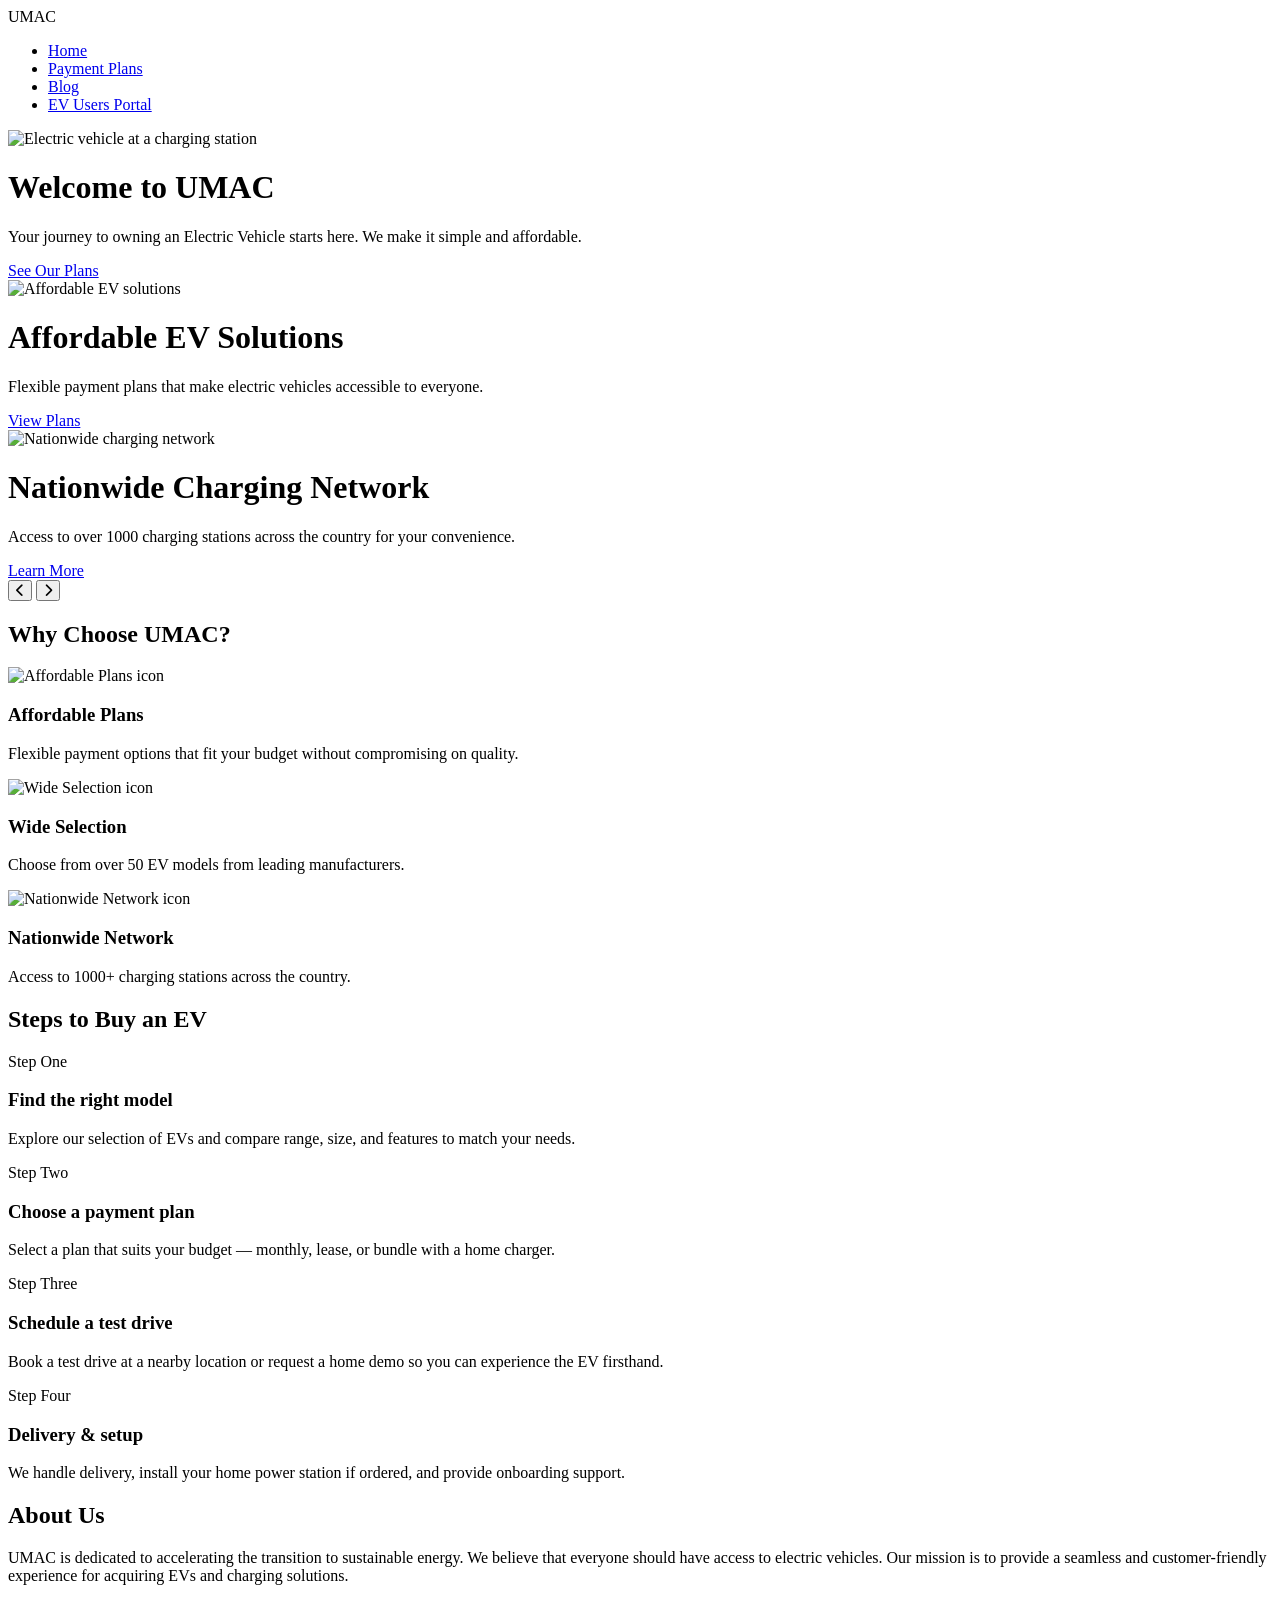
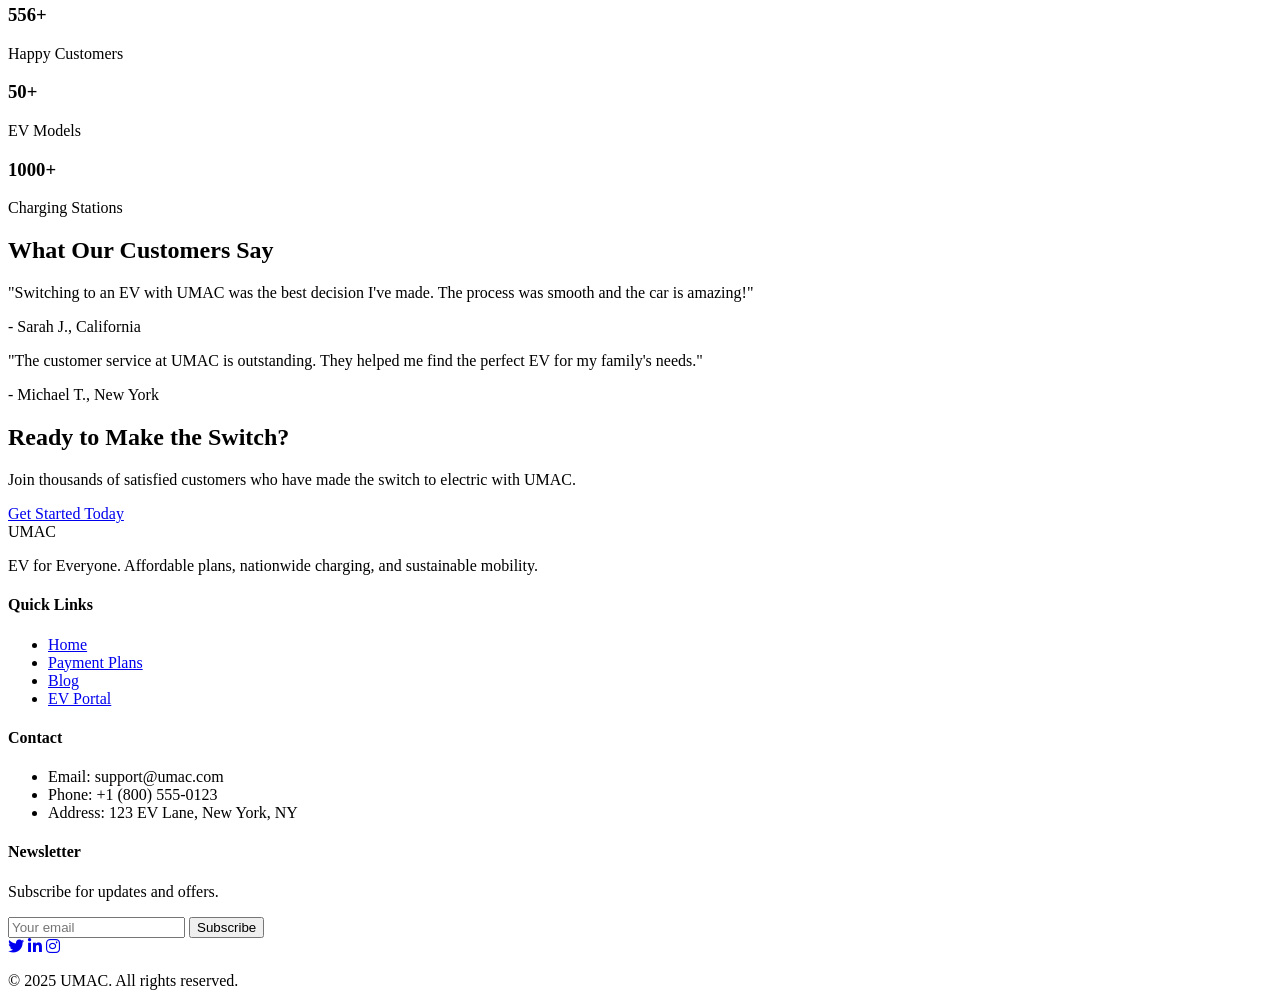
==== index.html @ 0a69f0b9 "Add files via upload push" ====
<!DOCTYPE html>
<html lang="en">
<head>
    <meta charset="UTF-8">
    <meta name="viewport" content="width=device-width, initial-scale=1">
    <title>UMAC - EV for Everyone</title>
    <meta name="description" content="UMAC makes electric vehicles accessible with affordable plans, nationwide charging, and a seamless customer experience.">
    <link rel="canonical" href="index.html">
    <link rel="icon" href="static/imgs/favicon.svg" type="image/svg+xml">
    <link rel="apple-touch-icon" href="static/imgs/favicon.svg">
    <meta name="theme-color" content="#003366">
    <link rel="manifest" href="site.webmanifest">
    <link rel="stylesheet" href="static/css/style.css">
    <link rel="stylesheet" href="https://cdnjs.cloudflare.com/ajax/libs/font-awesome/6.4.0/css/all.min.css">
    <meta property="og:title" content="UMAC - EV for Everyone">
    <meta property="og:description" content="Affordable EV plans, wide selection, and a nationwide charging network.">
    <meta property="og:type" content="website">
</head>
<body>
    <noscript><div class="noscript-warning">JavaScript is disabled. Some interactive features may not work.</div></noscript>
    <header>
        <nav>
            <div class="logo">UMAC</div>
            <div class="menu-toggle" onclick="toggleMenu()">
                <span></span>
                <span></span>
                <span></span>
            </div>
            <ul id="nav-menu">
                <li><a href="index.html">Home</a></li>
                <li><a href="payment.html">Payment Plans</a></li>
                <li><a href="blog.html">Blog</a></li>
                <li><a href="http://127.0.0.1:5000" target="_blank">EV Users Portal</a></li>
            </ul>
        </nav>
    </header>

    <main>
        <div class="carousel">
            <div class="carousel-container" id="carousel-container">
                <div class="carousel-slide slide-1">
                    <img class="slide-bg" src="static/imgs/ev_hero.svg" alt="Electric vehicle at a charging station">
                    <h1>Welcome to UMAC</h1>
                    <p>Your journey to owning an Electric Vehicle starts here. We make it simple and affordable.</p>
                    <a href="payment.html" class="cta-button">See Our Plans</a>
                </div>
                <div class="carousel-slide slide-2">
                    <img class="slide-bg" src="static/imgs/ev_feature1.svg" alt="Affordable EV solutions">
                    <h1>Affordable EV Solutions</h1>
                    <p>Flexible payment plans that make electric vehicles accessible to everyone.</p>
                    <a href="payment.html" class="cta-button">View Plans</a>
                </div>
                <div class="carousel-slide slide-3">
                    <img class="slide-bg" src="static/imgs/ev_feature2.svg" alt="Nationwide charging network">
                    <h1>Nationwide Charging Network</h1>
                    <p>Access to over 1000 charging stations across the country for your convenience.</p>
                    <a href="#features" class="cta-button">Learn More</a>
                </div>
            </div>
            <button class="carousel-arrow prev" onclick="prevSlide()"><i class="fa-solid fa-chevron-left" aria-hidden="true"></i><span class="sr-only">Previous</span></button>
            <button class="carousel-arrow next" onclick="nextSlide()"><i class="fa-solid fa-chevron-right" aria-hidden="true"></i><span class="sr-only">Next</span></button>
            <div class="carousel-nav" id="carousel-nav">
                <div class="carousel-dot active" onclick="currentSlide(0)"></div>
                <div class="carousel-dot" onclick="currentSlide(1)"></div>
                <div class="carousel-dot" onclick="currentSlide(2)"></div>
            </div>
        </div>

        <section id="features">
            <h2>Why Choose UMAC?</h2>
            <div class="features-container">
                <div class="feature">
                    <div class="feature-icon">
                        <img src="static/imgs/ev_feature1.svg" alt="Affordable Plans icon" />
                    </div>
                    <h3>Affordable Plans</h3>
                    <p>Flexible payment options that fit your budget without compromising on quality.</p>
                </div>
                <div class="feature">
                    <div class="feature-icon">
                        <img src="static/imgs/ev_select.svg" alt="Wide Selection icon" height="100%" />
                    </div>
                    <h3>Wide Selection</h3>
                    <p>Choose from over 50 EV models from leading manufacturers.</p>
                </div>
                <div class="feature">
                    <div class="feature-icon">
                        <img src="static/imgs/ev_feature2.svg" alt="Nationwide Network icon" />
                    </div>
                    <h3>Nationwide Network</h3>
                    <p>Access to 1000+ charging stations across the country.</p>
                </div>
            </div>
        </section>

        <section id="buy-steps">
            <h2>Steps to Buy an EV</h2>
            <div class="buy-steps-container">
                <div class="steps-box">
                    <div class="step">
                        <div class="step-number">Step One</div>
                        <div class="step-content">
                            <h3>Find the right model</h3>
                            <p>Explore our selection of EVs and compare range, size, and features to match your needs.</p>
                        </div>
                    </div>
                    <div class="step">
                        <div class="step-number">Step Two</div>
                        <div class="step-content">
                            <h3>Choose a payment plan</h3>
                            <p>Select a plan that suits your budget — monthly, lease, or bundle with a home charger.</p>
                        </div>
                    </div>
                    <div class="step">
                        <div class="step-number">Step Three</div>
                        <div class="step-content">
                            <h3>Schedule a test drive</h3>
                            <p>Book a test drive at a nearby location or request a home demo so you can experience the EV firsthand.</p>
                        </div>
                    </div>
                    <div class="step">
                        <div class="step-number">Step Four</div>
                        <div class="step-content">
                            <h3>Delivery & setup</h3>
                            <p>We handle delivery, install your home power station if ordered, and provide onboarding support.</p>
                        </div>
                    </div>
                </div>
            </div>
        </section>

        <section id="about">
            <h2>About Us</h2>
            <p>UMAC is dedicated to accelerating the transition to sustainable energy. We believe that everyone should have access to electric vehicles. Our mission is to provide a seamless and customer-friendly experience for acquiring EVs and charging solutions.</p>
            <div class="stats">
                <div class="stat">
                    <h3>556+</h3>
                    <p>Happy Customers</p>
                </div>
                <div class="stat">
                    <h3>50+</h3>
                    <p>EV Models</p>
                </div>
                <div class="stat">
                    <h3>1000+</h3>
                    <p>Charging Stations</p>
                </div>
            </div>
        </section>

        <section id="testimonials">
            <h2>What Our Customers Say</h2>
            <div class="testimonial-container">
                <div class="testimonial">
                    <p>"Switching to an EV with UMAC was the best decision I've made. The process was smooth and the car is amazing!"</p>
                    <p class="author">- Sarah J., California</p>
                </div>
                <div class="testimonial">
                    <p>"The customer service at UMAC is outstanding. They helped me find the perfect EV for my family's needs."</p>
                    <p class="author">- Michael T., New York</p>
                </div>
            </div>
        </section>

        <section id="cta">
            <h2>Ready to Make the Switch?</h2>
            <p>Join thousands of satisfied customers who have made the switch to electric with UMAC.</p>
            <a href="payment.html" class="cta-button">Get Started Today</a>
        </section>
    </main>

    <footer class="site-footer">
        <div class="footer-top">
            <div class="footer-brand">
                <div class="logo">UMAC</div>
                <p>EV for Everyone. Affordable plans, nationwide charging, and sustainable mobility.</p>
            </div>
            <div class="footer-links">
                <h4>Quick Links</h4>
                <ul>
                    <li><a href="index.html">Home</a></li>
                    <li><a href="payment.html">Payment Plans</a></li>
                    <li><a href="blog.html">Blog</a></li>
                    <li><a href="http://127.0.0.1:5000" target="_blank" rel="noopener">EV Portal</a></li>
                </ul>
            </div>
            <div class="footer-contact">
                <h4>Contact</h4>
                <ul>
                    <li>Email: support@umac.com</li>
                    <li>Phone: +1 (800) 555-0123</li>
                    <li>Address: 123 EV Lane, New York, NY</li>
                </ul>
            </div>
            <div class="footer-newsletter">
                <h4>Newsletter</h4>
                <p>Subscribe for updates and offers.</p>
                <form class="newsletter-form" onsubmit="return false;">
                    <input type="email" placeholder="Your email" aria-label="Email address">
                    <button type="submit" class="cta-button">Subscribe</button>
                </form>
                <div class="footer-social">
                    <a href="#" aria-label="Twitter" class="social-icon"><i class="fa-brands fa-twitter"></i><span class="sr-only">Twitter</span></a>
                    <a href="#" aria-label="LinkedIn" class="social-icon"><i class="fa-brands fa-linkedin-in" aria-hidden="true"></i><span class="sr-only">LinkedIn</span></a>
                    <a href="#" aria-label="Instagram" class="social-icon"><i class="fa-brands fa-instagram" aria-hidden="true"></i><span class="sr-only">Instagram</span></a>
                </div>
            </div>
        </div>
        <div class="footer-bottom">
            <p>© <span id="year">2025</span> UMAC. All rights reserved.</p>
        </div>
    </footer>

    <script defer src="static/js/main.js"></script>
</body>
</html>
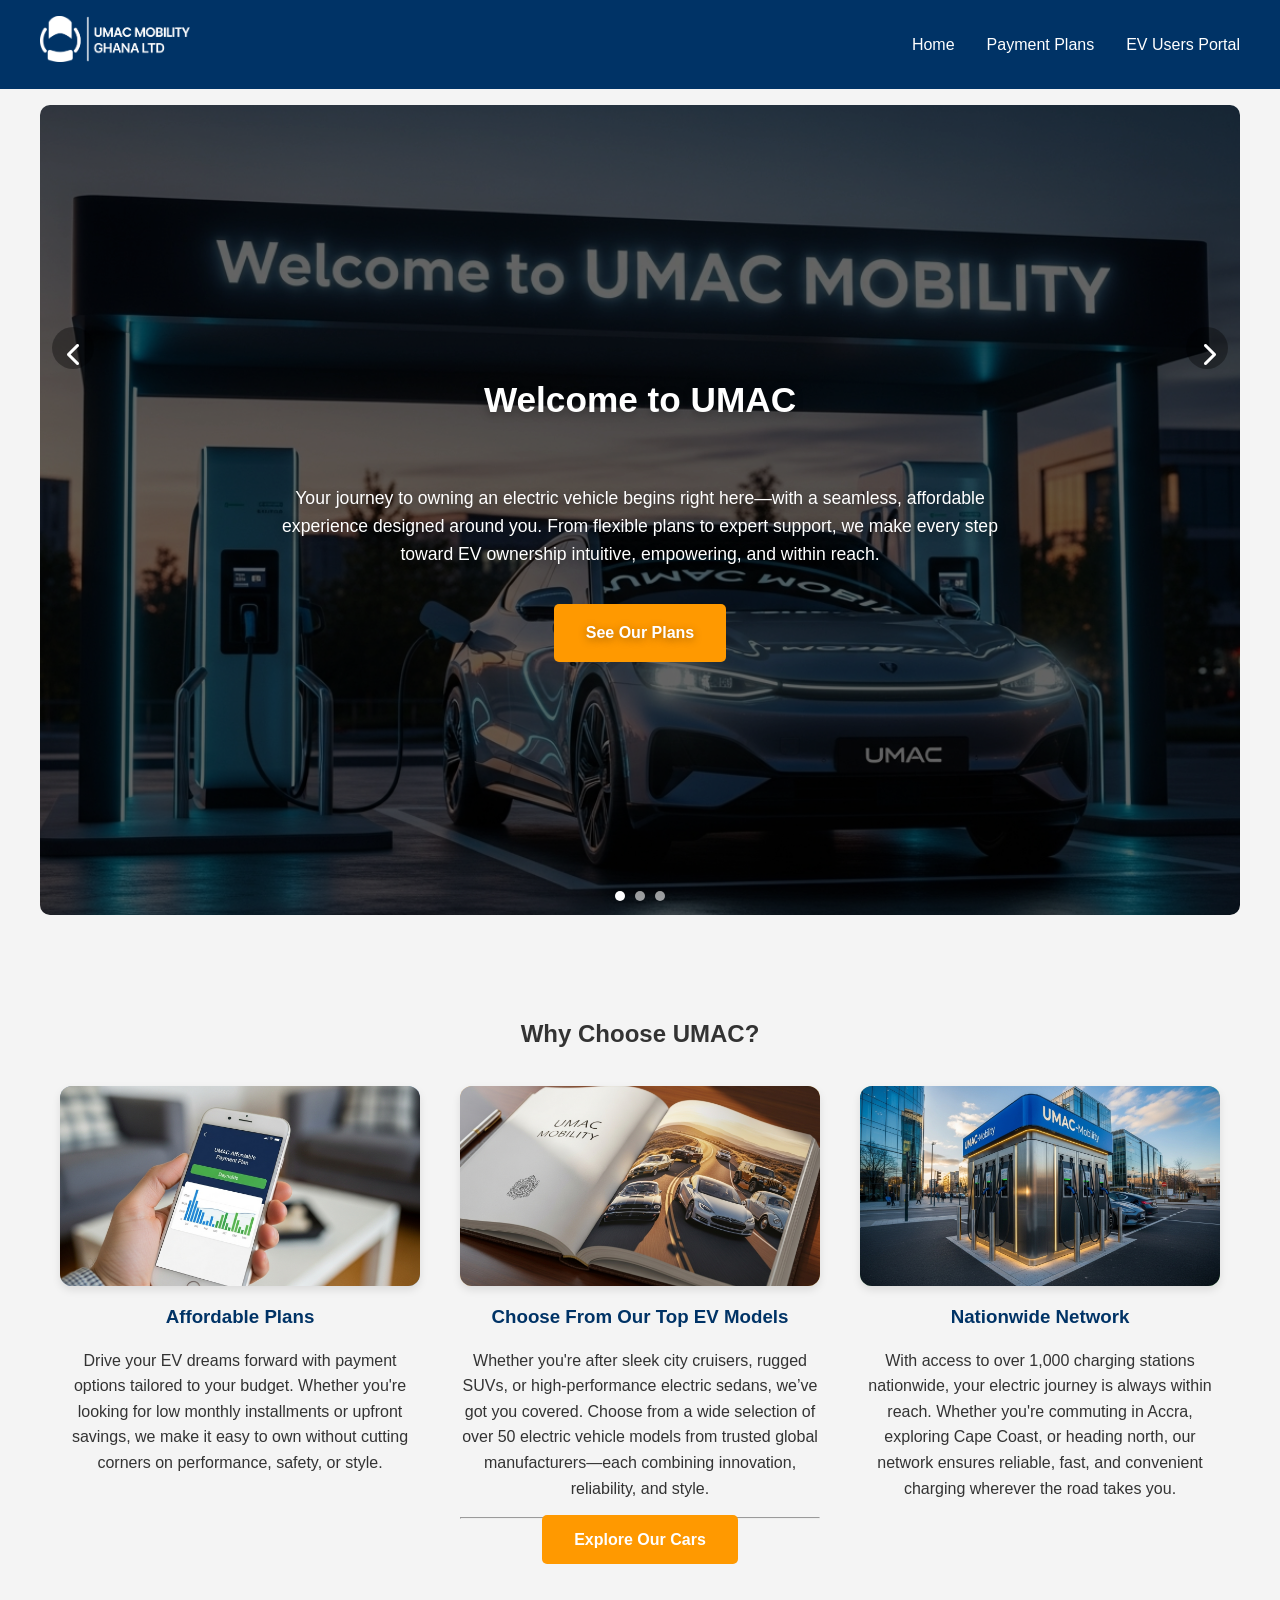
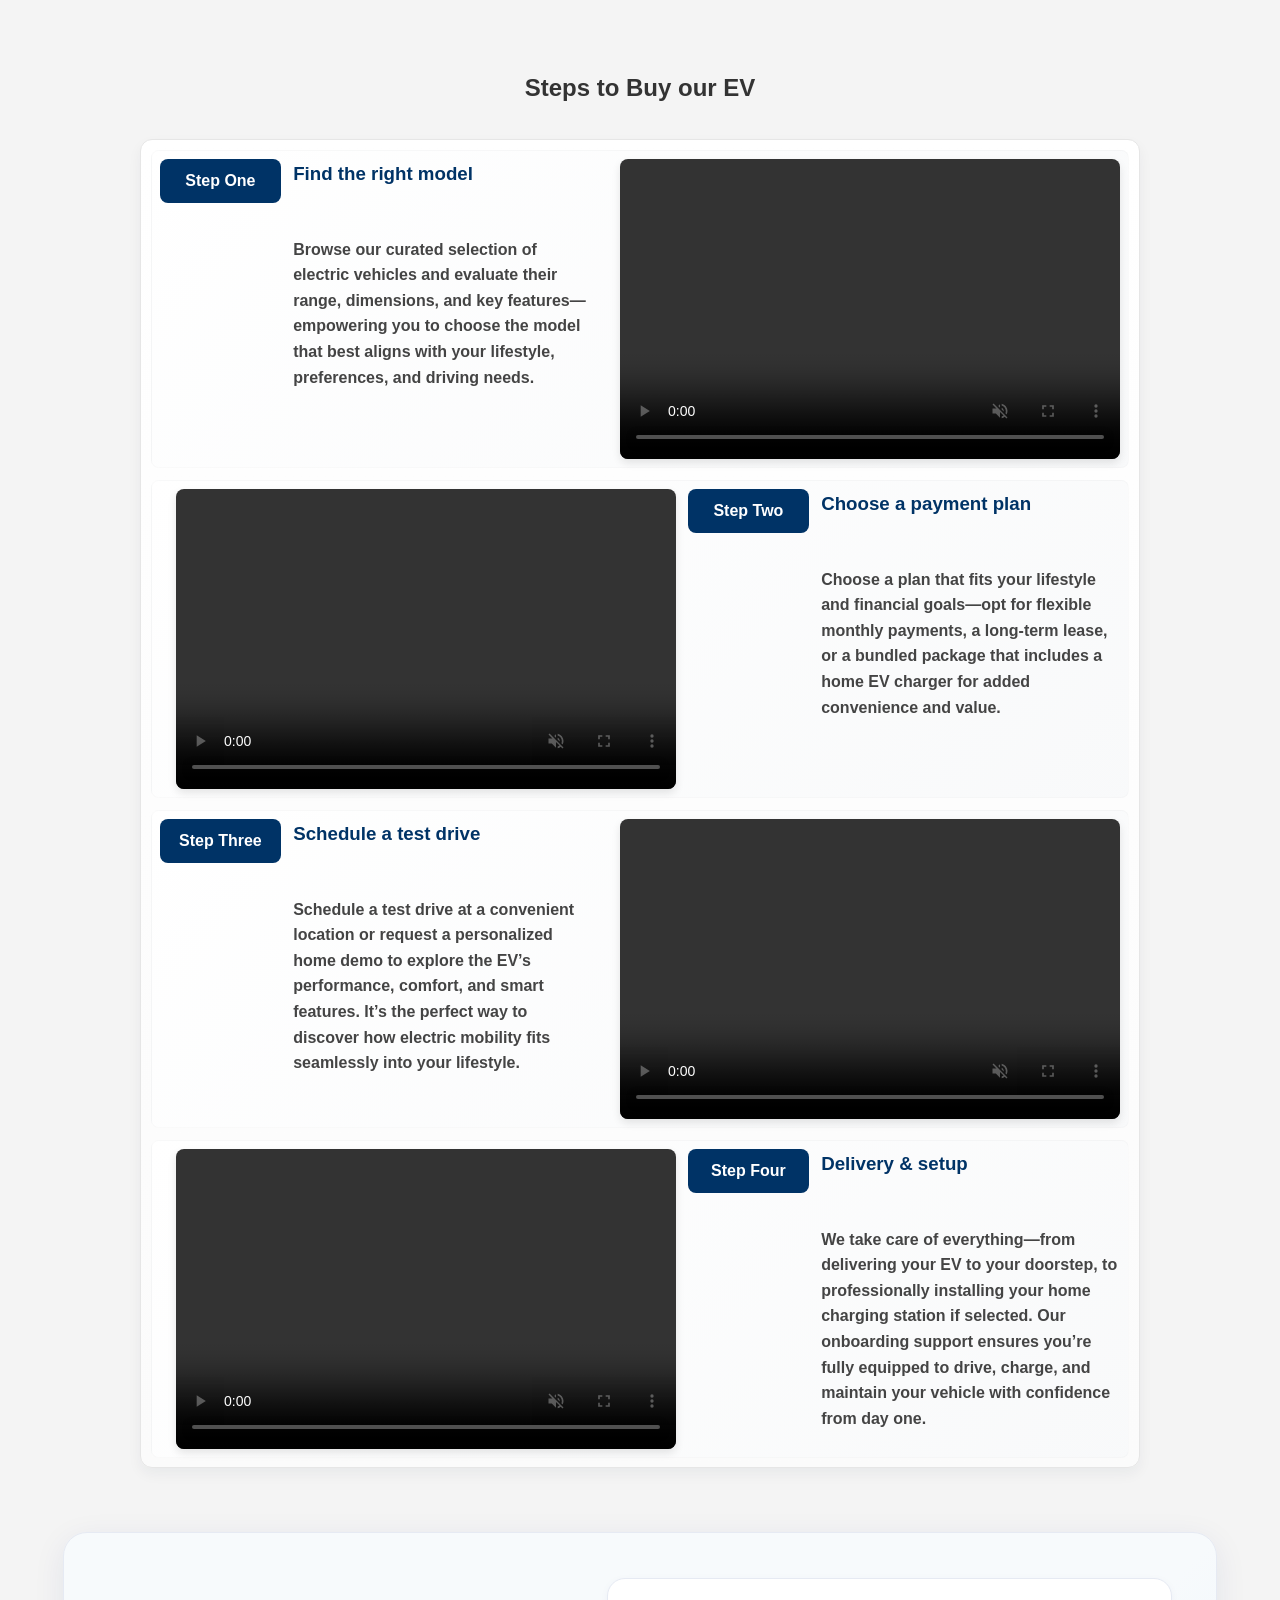
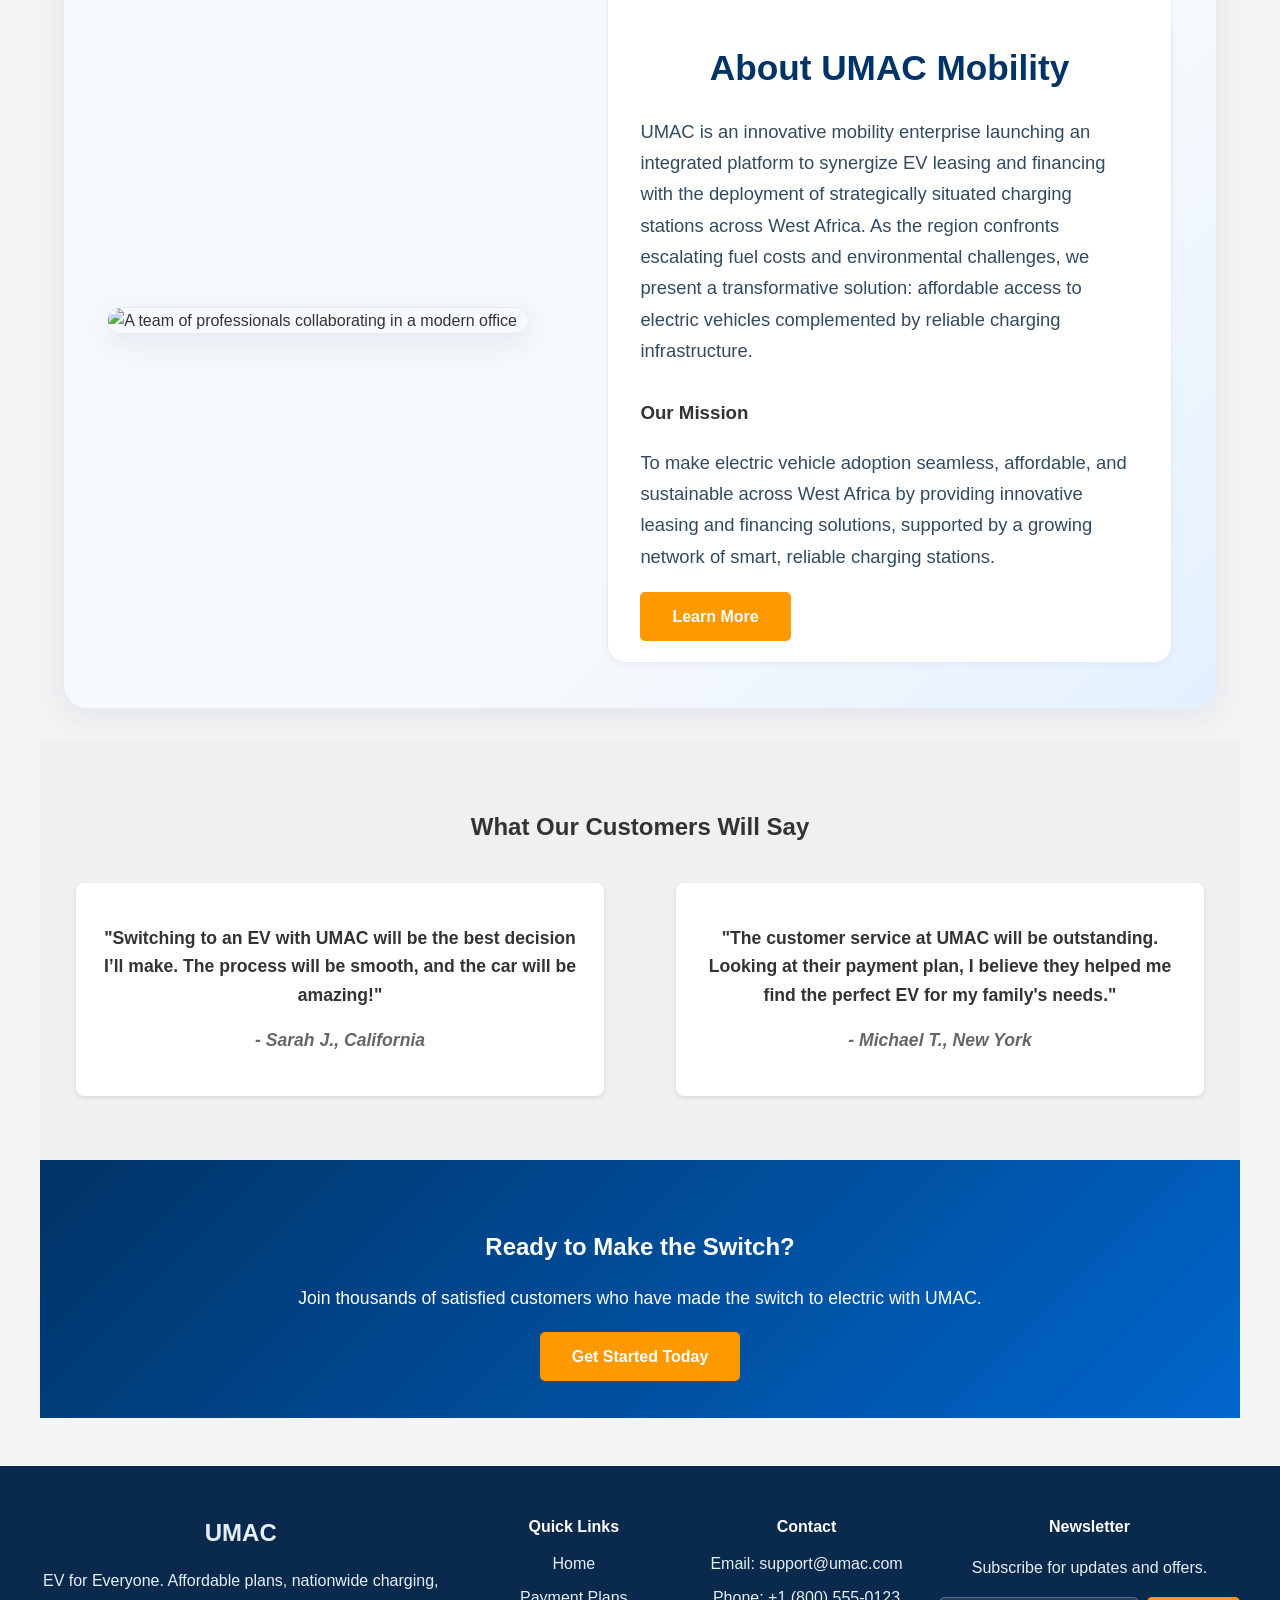
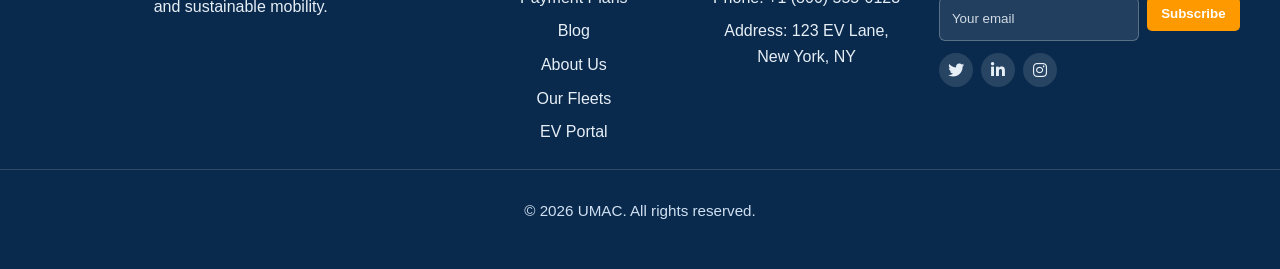
==== commit 69c113e2: "Add files via upload" ====
--- a/index.html
+++ b/index.html
@@ -9,6 +9,14 @@
     <link rel="icon" href="static/imgs/favicon.svg" type="image/svg+xml">
     <link rel="apple-touch-icon" href="static/imgs/favicon.svg">
     <meta name="theme-color" content="#003366">
+
+    <!-- Google Fonts: Poppins -->
+    <link rel="preconnect" href="https://fonts.googleapis.com">
+    <link rel="preconnect" href="https://fonts.gstatic.com" crossorigin>
+    <link href="https://fonts.googleapis.com/css2?family=Poppins:wght@400;500;600;700;800&display=swap" rel="stylesheet">
+    
+    
+    
     <link rel="manifest" href="site.webmanifest">
     <link rel="stylesheet" href="static/css/style.css">
     <link rel="stylesheet" href="https://cdnjs.cloudflare.com/ajax/libs/font-awesome/6.4.0/css/all.min.css">
@@ -20,7 +28,7 @@
     <noscript><div class="noscript-warning">JavaScript is disabled. Some interactive features may not work.</div></noscript>
     <header>
         <nav>
-            <div class="logo">UMAC</div>
+            <div class="logo"><img src="static/imgs/logo.png" alt="UMAC Logo" width="150px" height="30px"></div>
             <div class="menu-toggle" onclick="toggleMenu()">
                 <span></span>
                 <span></span>
@@ -29,7 +37,6 @@
             <ul id="nav-menu">
                 <li><a href="index.html">Home</a></li>
                 <li><a href="payment.html">Payment Plans</a></li>
-                <li><a href="blog.html">Blog</a></li>
                 <li><a href="http://127.0.0.1:5000" target="_blank">EV Users Portal</a></li>
             </ul>
         </nav>
@@ -39,21 +46,21 @@
         <div class="carousel">
             <div class="carousel-container" id="carousel-container">
                 <div class="carousel-slide slide-1">
-                    <img class="slide-bg" src="static/imgs/ev_hero.svg" alt="Electric vehicle at a charging station">
-                    <h1>Welcome to UMAC</h1>
-                    <p>Your journey to owning an Electric Vehicle starts here. We make it simple and affordable.</p>
+                    <img class="slide-bg" src="static/imgs/welcome.jpg" alt="Electric vehicle at a charging station">
+                    <h1>Welcome to UMAC</h1><br>
+                    <p>Your journey to owning an electric vehicle begins right here—with a seamless, affordable experience designed around you. From flexible plans to expert support, we make every step toward EV ownership intuitive, empowering, and within reach.</p>
                     <a href="payment.html" class="cta-button">See Our Plans</a>
                 </div>
                 <div class="carousel-slide slide-2">
-                    <img class="slide-bg" src="static/imgs/ev_feature1.svg" alt="Affordable EV solutions">
+                    <img class="slide-bg" src="static/imgs/affordslide.jpg" alt="Affordable EV solutions">
                     <h1>Affordable EV Solutions</h1>
-                    <p>Flexible payment plans that make electric vehicles accessible to everyone.</p>
+                    <p>We believe electric mobility should be within reach for everyone. That’s why we offer inclusive payment options—whether you prefer monthly installments, lease-to-own paths, or bundled packages with home charging. No hidden fees, no compromise on quality—just a clear, affordable way to drive electric.</p>
                     <a href="payment.html" class="cta-button">View Plans</a>
                 </div>
                 <div class="carousel-slide slide-3">
-                    <img class="slide-bg" src="static/imgs/ev_feature2.svg" alt="Nationwide charging network">
+                    <img class="slide-bg" src="static/imgs/nation.jpg" alt="Nationwide charging network">
                     <h1>Nationwide Charging Network</h1>
-                    <p>Access to over 1000 charging stations across the country for your convenience.</p>
+                    <p>Enjoy access to over 1,000 electric vehicle charging stations strategically located across Ghana—from Accra to Kumasi, Takoradi to Tamale. Whether you're commuting, road-tripping, or running errands, our expansive network ensures you’re never far from a reliable power source.</p>
                     <a href="#features" class="cta-button">Learn More</a>
                 </div>
             </div>
@@ -71,58 +78,108 @@
             <div class="features-container">
                 <div class="feature">
                     <div class="feature-icon">
-                        <img src="static/imgs/ev_feature1.svg" alt="Affordable Plans icon" />
+                        <img src="static/imgs/afford.jpg" alt="Affordable Plans icon" />
                     </div>
                     <h3>Affordable Plans</h3>
-                    <p>Flexible payment options that fit your budget without compromising on quality.</p>
+                    <p>Drive your EV dreams forward with payment options tailored to your budget. Whether you're looking for low monthly installments or upfront savings, we make it easy to own without cutting corners on performance, safety, or style.</p>
                 </div>
                 <div class="feature">
                     <div class="feature-icon">
-                        <img src="static/imgs/ev_select.svg" alt="Wide Selection icon" height="100%" />
-                    </div>
-                    <h3>Wide Selection</h3>
-                    <p>Choose from over 50 EV models from leading manufacturers.</p>
+                        <img src="static/imgs/selbook.jpg" alt="Wide Selection icon" height="100%" />
+                    </div>
+                    <h3>Choose From Our Top EV Models</h3>
+                    <p>Whether you're after sleek city cruisers, rugged SUVs, or high-performance electric sedans, we’ve got you covered. Choose from a wide selection of over 50 electric vehicle models from trusted global manufacturers—each combining innovation, reliability, and style.</p>
+                    <hr>
+                    <a href="cars.html" class="cta-button">Explore Our Cars</a>
                 </div>
                 <div class="feature">
                     <div class="feature-icon">
-                        <img src="static/imgs/ev_feature2.svg" alt="Nationwide Network icon" />
+                        <img src="static/imgs/powers.jpg" alt="Nationwide Network icon" />
                     </div>
                     <h3>Nationwide Network</h3>
-                    <p>Access to 1000+ charging stations across the country.</p>
+                    <p>With access to over 1,000 charging stations nationwide, your electric journey is always within reach. Whether you're commuting in Accra, exploring Cape Coast, or heading north, our network ensures reliable, fast, and convenient charging wherever the road takes you.</p>
                 </div>
             </div>
         </section>
 
         <section id="buy-steps">
-            <h2>Steps to Buy an EV</h2>
+            <h2>Steps to Buy our EV</h2>
             <div class="buy-steps-container">
                 <div class="steps-box">
                     <div class="step">
                         <div class="step-number">Step One</div>
                         <div class="step-content">
                             <h3>Find the right model</h3>
-                            <p>Explore our selection of EVs and compare range, size, and features to match your needs.</p>
-                        </div>
-                    </div>
-                    <div class="step">
+                            <p>Browse our curated selection of electric vehicles and evaluate their range, dimensions, and key features—empowering you to choose the model that best aligns with your lifestyle, preferences, and driving needs.</p>
+                        </div>
+                        <div class="step-vid">
+                            <video  autoplay loop muted playsinline width="500" height="300" controls>
+                                <source src="static/imgs/select.mp4" type="video/mp4">
+                                Your browser does not support the video tag.
+                            </video>
+                        </div>
+                        <div class="step-vid2">
+                            <video  autoplay loop muted playsinline width="500" height="300" controls>
+                                <source src="static/imgs/select.mp4" type="video/mp4">
+                                Your browser does not support the video tag.
+                            </video>
+                        </div>
+                    </div>
+                    <div class="step">
+                        <div class="step-vid">
+                            <video  autoplay loop muted playsinline width="500" height="300" controls>
+                                <source src="static/imgs/payplan.mp4" type="video/mp4">
+                                Your browser does not support the video tag.
+                            </video>
+                        </div>
                         <div class="step-number">Step Two</div>
                         <div class="step-content">
                             <h3>Choose a payment plan</h3>
-                            <p>Select a plan that suits your budget — monthly, lease, or bundle with a home charger.</p>
+                            <p>Choose a plan that fits your lifestyle and financial goals—opt for flexible monthly payments, a long-term lease, or a bundled package that includes a home EV charger for added convenience and value.</p>
+                        </div>
+                        <div class="step-vid2">
+                            <video  autoplay loop muted playsinline width="500" height="300" controls>
+                                <source src="static/imgs/payplan.mp4" type="video/mp4">
+                                Your browser does not support the video tag.
+                            </video>
                         </div>
                     </div>
                     <div class="step">
                         <div class="step-number">Step Three</div>
                         <div class="step-content">
                             <h3>Schedule a test drive</h3>
-                            <p>Book a test drive at a nearby location or request a home demo so you can experience the EV firsthand.</p>
-                        </div>
-                    </div>
-                    <div class="step">
+                            <p>Schedule a test drive at a convenient location or request a personalized home demo to explore the EV’s performance, comfort, and smart features. It’s the perfect way to discover how electric mobility fits seamlessly into your lifestyle.</p>
+                        </div>
+                        <div class="step-vid">
+                            <video  autoplay loop muted playsinline width="500" height="300" controls>
+                                <source src="static/imgs/testdrive.mp4" type="video/mp4">
+                                Your browser does not support the video tag.
+                            </video>
+                        </div>
+                        <div class="step-vid2">
+                            <video  autoplay loop muted playsinline width="500" height="300" controls>
+                                <source src="static/imgs/testdrive.mp4" type="video/mp4">
+                                Your browser does not support the video tag.
+                            </video>
+                        </div>
+                    </div>
+                    <div class="step">
+                        <div class="step-vid">
+                            <video  autoplay loop muted playsinline width="500" height="300" controls>
+                                <source src="static/imgs/deli.mp4" type="video/mp4">
+                                Your browser does not support the video tag.
+                            </video>
+                        </div>
                         <div class="step-number">Step Four</div>
                         <div class="step-content">
                             <h3>Delivery & setup</h3>
-                            <p>We handle delivery, install your home power station if ordered, and provide onboarding support.</p>
+                            <p>We take care of everything—from delivering your EV to your doorstep, to professionally installing your home charging station if selected. Our onboarding support ensures you’re fully equipped to drive, charge, and maintain your vehicle with confidence from day one.</p>
+                        </div>
+                        <div class="step-vid2">
+                            <video  autoplay loop muted playsinline width="500" height="300" controls>
+                                <source src="static/imgs/deli.mp4" type="video/mp4">
+                                Your browser does not support the video tag.
+                            </video>
                         </div>
                     </div>
                 </div>
@@ -130,33 +187,40 @@
         </section>
 
         <section id="about">
-            <h2>About Us</h2>
-            <p>UMAC is dedicated to accelerating the transition to sustainable energy. We believe that everyone should have access to electric vehicles. Our mission is to provide a seamless and customer-friendly experience for acquiring EVs and charging solutions.</p>
-            <div class="stats">
-                <div class="stat">
-                    <h3>556+</h3>
-                    <p>Happy Customers</p>
-                </div>
-                <div class="stat">
-                    <h3>50+</h3>
-                    <p>EV Models</p>
-                </div>
-                <div class="stat">
-                    <h3>1000+</h3>
-                    <p>Charging Stations</p>
+            <div class="about-container">
+                <div class="about-grid">
+                    <!-- Left Image -->
+                    <div class="about-img">
+                        <img src="https://images.unsplash.com/photo-1531973576160-7125cd663d86?q=80&w=2070&auto=format&fit=crop" 
+                            onerror="this.onerror=null;this.src='https://placehold.co/600x400/cccccc/FFFFFF?text=Image+Not+Found';"
+                            alt="A team of professionals collaborating in a modern office" class="rounded-lg shadow-2xl">
+                    </div>
+                    <!-- Right Content -->
+                    <div class="about-content">
+                        <h2>About UMAC Mobility</h2>
+                        <p>
+                            UMAC is an innovative mobility enterprise launching an integrated platform to synergize EV leasing and financing with the deployment of strategically situated charging stations across West Africa. As the region confronts escalating fuel costs and environmental challenges, we present a transformative solution: affordable access to electric vehicles complemented by reliable charging infrastructure.
+                        </p>
+                        <!-- Mission Statement -->
+                        <div class="ab-mission">
+                            <h3>Our Mission</h3>
+                            <p>To make electric vehicle adoption seamless, affordable, and sustainable across West Africa by providing innovative leasing and financing solutions, supported by a growing network of smart, reliable charging stations.</p>
+                        </div>
+                        <a href="about.html" class="cta-button">Learn More</a>
+                    </div>
                 </div>
             </div>
         </section>
 
         <section id="testimonials">
-            <h2>What Our Customers Say</h2>
+            <h2>What Our Customers Will Say</h2>
             <div class="testimonial-container">
                 <div class="testimonial">
-                    <p>"Switching to an EV with UMAC was the best decision I've made. The process was smooth and the car is amazing!"</p>
+                    <p>"Switching to an EV with UMAC will be the best decision I’ll make. The process will be smooth, and the car will be amazing!"</p>
                     <p class="author">- Sarah J., California</p>
                 </div>
                 <div class="testimonial">
-                    <p>"The customer service at UMAC is outstanding. They helped me find the perfect EV for my family's needs."</p>
+                    <p>"The customer service at UMAC will be outstanding. Looking at their payment plan, I believe they helped me find the perfect EV for my family's needs."</p>
                     <p class="author">- Michael T., New York</p>
                 </div>
             </div>
@@ -181,6 +245,8 @@
                     <li><a href="index.html">Home</a></li>
                     <li><a href="payment.html">Payment Plans</a></li>
                     <li><a href="blog.html">Blog</a></li>
+                    <li><a href="about.html">About Us</a></li>
+                    <li><a href="cars.html">Our Fleets</a></li>
                     <li><a href="http://127.0.0.1:5000" target="_blank" rel="noopener">EV Portal</a></li>
                 </ul>
             </div>
--- a/static/css/style.css
+++ b/static/css/style.css
@@ -0,0 +1,1186 @@
+body {
+    font-family: 'Segoe UI', Tahoma, Geneva, Verdana, sans-serif;
+    margin: 0;
+    padding: 0;
+    background-color: #f4f4f4;
+    color: #333;
+    line-height: 1.6;
+    overflow-x: hidden;
+}
+
+header {
+    background-color: #003366;
+    color: white;
+    padding: 1rem 0;
+    position: sticky;
+    top: 0;
+    z-index: 2000; /* raised so header and mobile nav sit above transformed content */
+}
+
+nav {
+    display: flex;
+    justify-content: space-between;
+    align-items: center;
+    max-width: 1200px;
+    margin: 0 auto;
+    padding: 0 2rem;
+}
+
+/* Mobile menu toggle */
+.menu-toggle {
+    display: none;
+    flex-direction: column;
+    cursor: pointer;
+}
+
+.menu-toggle span {
+    width: 25px;
+    height: 3px;
+    background-color: white;
+    margin: 3px 0;
+    transition: 0.3s;
+}
+
+.logo {
+    font-size: 1.5rem;
+    font-weight: bold;
+}
+
+nav ul {
+    list-style: none;
+    margin: 0;
+    padding: 0;
+    display: flex;
+}
+
+nav ul li {
+    margin-left: 2rem;
+}
+
+nav ul li a {
+    color: white;
+    text-decoration: none;
+    font-size: 1rem;
+}
+
+main {
+    max-width: 1200px;
+    margin: 1rem auto;
+    padding: 0 1.25rem;
+}
+
+/* Carousel Styles */
+.carousel {
+    position: relative;
+    overflow: hidden;
+    border-radius: 8px;
+    height: 90vh; /* reduced to be less aggressive on small screens */
+    width: 100%;
+    margin-bottom: 1.25rem;
+    box-sizing: border-box;
+}
+
+.carousel-container {
+    display: flex;
+    transition: transform 0.5s ease-in-out;
+    height: 100%;
+    will-change: transform;
+}
+
+.carousel-slide {
+    flex: 0 0 100%; /* make each slide exactly 100% of the carousel width */
+    height: 100%;
+    width: 100%;
+    padding: 4rem 1.5rem; /* slightly reduced padding for small screens */
+    box-sizing: border-box;
+    position: relative;
+    display: flex;
+    flex-direction: column;
+    align-items: center;
+    justify-content: center;
+    background-size: cover;
+    background-position: center;
+    color: var(--muted);
+    text-align: center;
+    text-shadow: 0 2px 8px rgba(0,0,0,0.35);
+}
+
+.carousel-slide .cta-button {
+    position: relative;
+    top: 0; /* avoid nudging CTA upward */
+    margin-top: 1rem;
+}
+
+
+.carousel-slide::before {
+    content: '';
+    position: absolute;
+    top: 0;
+    left: 0;
+    right: 0;
+    bottom: 0;
+    background: rgba(0, 0, 0, 0.4);
+    z-index: 1;
+}
+
+.carousel-slide > * {
+    position: relative;
+    z-index: 2;
+}
+
+.carousel-nav {
+    position: absolute;
+    bottom: 20px;
+    left: 50%;
+    transform: translateX(-50%);
+    display: flex;
+    gap: 10px;
+    z-index: 3;
+}
+
+.carousel-dot {
+    width: 12px;
+    height: 12px;
+    border-radius: 50%;
+    background-color: rgba(255, 255, 255, 0.5);
+    cursor: pointer;
+    transition: background-color 0.3s ease;
+}
+
+.carousel-dot.active {
+    background-color: white;
+}
+
+.feature-icon > *{
+    transition: transform 0.5s ease;
+    background-size: cover;
+    background-position: center;
+    border-radius: 10px;
+}
+
+.carousel-arrow {
+    position: absolute;
+    top: 50%;
+    transform: translateY(-50%);
+    background: rgba(255, 255, 255, 0.2);
+    color: white;
+    border: none;
+    padding: 15px;
+    cursor: pointer;
+    font-size: 18px;
+    border-radius: 50%;
+    transition: background-color 0.3s ease;
+    z-index: 3;
+}
+
+.carousel-arrow:hover {
+    background: rgba(255, 255, 255, 0.4);
+}
+
+.carousel-arrow.prev {
+    left: 20px;
+}
+
+.carousel-arrow.next {
+    right: 20px;
+}
+
+#hero {
+    text-align: center;
+    padding: 2rem 0;
+    background: url('../imgs/ev_hero.jpg') no-repeat center center/cover;
+    color: white;
+    border-radius: 8px;
+}
+
+#hero h1 {
+    font-size: 3rem;
+    margin-bottom: 0.6rem;
+}
+
+#hero p {
+    font-size: 1.2rem;
+    margin-bottom: 1rem;
+}
+
+.cta-button {
+    background-color: #ff9900;
+    color: white;
+    padding: 1rem 2rem;
+    text-decoration: none;
+    border-radius: 5px;
+    font-weight: bold;
+    margin-bottom: 10px;
+}
+
+#about {
+    padding: 2.5rem 0;
+    background: linear-gradient(135deg, #f7fafc 60%, #e3f0ff 100%);
+    border-radius: 24px;
+    box-shadow: 0 8px 32px rgba(0,40,120,0.08);
+    width: 90vw;
+    margin: 2rem auto;
+    border: 1px solid #e6eaf3;
+}
+
+.about-grid {
+    display: grid;
+    grid-template-columns: 1fr 1fr;
+    gap: 2.5rem;
+    align-items: center;
+    width: 90%;
+    margin: 5px;
+}
+
+.about-img {
+    width: 100%;
+    height: 100%;
+    display: flex;
+    align-items: center;
+    justify-content: center;
+}
+.about-img img {
+    width: 100%;
+    max-width: 420px;
+    height: auto;
+    border-radius: 18px;
+    box-shadow: 0 8px 32px rgba(0,40,120,0.10);
+    border: 1px solid #e6eaf3;
+}
+
+.about-content {
+    width: 100%;
+    background: #fff;
+    border-radius: 18px;
+    box-shadow: 0 2px 8px rgba(0,40,120,0.04);
+    padding: 2rem 2rem 2rem 2rem;
+    border: 1px solid #e6eaf3;
+}
+.about-content h2 {
+    text-align: center;
+    margin-bottom: 1.2rem;
+    font-size: 2.2rem;
+    color: #003366;
+    font-weight: 800;
+}
+.about-content p {
+    text-align: left;
+    margin-bottom: 2rem;
+    font-size: 1.15rem;
+    color: #324a5f;
+    line-height: 1.7;
+}
+
+
+@media (max-width: 900px) {
+    .about-grid {
+        grid-template-columns: 1fr;
+        gap: 1.2rem;
+    }
+    .about-img img {
+        max-width: 100%;
+    }
+    .about-content h2, .about-content p {
+        text-align: center;
+    }
+    .about-content {
+        padding: 1.2rem 0.5rem 1.2rem 0.5rem;
+    }
+    .stats {
+        flex-direction: column;
+        gap: 1rem;
+        padding: 1rem 0.5rem;
+    }
+}
+
+
+#plans {
+    padding: 1.25rem 0;
+}
+
+.plan-container {
+    display: flex;
+    justify-content: space-around;
+    flex-wrap: wrap;
+}
+
+.plan {
+    background-color: white;
+    border: 1px solid #ddd;
+    border-radius: 8px;
+    padding: 1.25rem;
+    margin: 0.75rem;
+    width: 30%;
+    box-shadow: 0 2px 4px rgba(0,0,0,0.08);
+    text-align: center;
+    overflow: hidden; /* ensure images and content stay inside rounded corners */
+}
+
+#plans h1{
+    position: relative;
+    right: -41%;
+}
+
+.plan h2 {
+    color: #003366;
+}
+
+.plan .price {
+    font-size: 2rem;
+    font-weight: bold;
+    color: #333;
+    margin: 1rem 0;
+}
+
+.plan ul {
+    list-style: none;
+    padding: 0;
+    margin: 1rem 0;
+}
+
+.plan ul li {
+    margin-bottom: 0.5rem;
+}
+
+footer {
+    text-align: center;
+    padding: 1rem 0;
+    background-color: #003366;
+    color: white;
+    position: relative;
+    bottom: 0;
+    width: 100%;
+}
+
+.feature-icon {
+    transition: transform 0.5s ease;
+}
+
+.feature-icon.animated {
+    transform: scale(1.1);
+}
+
+#features {
+    padding: 3rem 0;
+    text-align: center;
+}
+
+
+/* Steps to Buy an EV section */
+#buy-steps {
+    padding: 1rem 0;
+}
+
+#buy-steps h2 {
+    text-align: center;
+    margin-bottom: 1rem;
+}
+
+.buy-steps-container {
+    max-width: 1000px;
+    margin: 0 auto;
+    padding: 1rem;
+}
+.steps-box {
+    background: linear-gradient(180deg, #ffffff, #fbfbfb);
+    border: 1px solid #e6e6e6;
+    border-radius: 12px;
+    padding: 0.6rem;
+    box-shadow: 0 6px 14px rgba(8, 30, 60, 0.05);
+    display: grid;
+    grid-template-columns: repeat(1, 1fr);
+    gap: 0.75rem;
+}
+.step {
+    display: flex;
+    gap: 0.75rem;
+    align-items: flex-start;
+    padding: 0.5rem;
+    border-radius: 8px;
+    background: linear-gradient(135deg, rgba(255,255,255,0.95), rgba(248,249,250,0.95));
+    border: 1px solid rgba(0,0,0,0.02);
+}
+.step-number {
+    min-width: 96px;
+    background: #003366;
+    color: #fff;
+    border-radius: 8px;
+    padding: 0.6rem 0.8rem;
+    font-weight: 700;
+    text-align: center;
+}
+.step-content h3 {
+    margin: 0 0 0.3rem 0;
+    color: #003366;
+}
+.step-content p {
+    margin-top: 3em;
+    font-weight: bold;
+    justify-self: center;
+    color: #444;
+}
+
+.step-vid{
+    display: flex;
+    justify-content: center;
+    align-items: center;
+    flex-direction: column;
+    margin-left: 1em;
+}
+
+.step-vid2{
+    display: none;
+}
+
+.step-vid video{
+    border-radius: 8px;
+    box-shadow: 0 4px 8px rgba(0,0,0,0.1);
+}
+
+@media (max-width: 768px) {
+    .steps-box {
+        grid-template-columns: 1fr;
+    }
+    .step-number {
+        min-width: 64px;
+        padding: 0.35rem 0.5rem;
+        font-size: 0.95rem;
+    }
+    .step-content p {
+        margin-top: 1.5em;
+        font-size: 0.95rem;
+    }
+    .step-vid{
+        display: none;
+        margin-left: 0;
+        margin-top: 1rem;
+    }
+    .step-vid2{
+        display: flex;
+        justify-content: center;
+        align-items: center;
+        flex-direction: column;
+        margin-left: 0;
+        margin-top: 1rem;
+    }
+
+    .step-vid2 video {
+        width: 100%;
+        height: 50%;
+    }
+    .step{
+        display: block;
+        text-align: center;
+    }
+
+    *{
+        overflow-x: hidden;
+    }
+
+}
+
+.features-container {
+    display: flex;
+    justify-content: space-around;
+    flex-wrap: wrap;
+    margin-top: 2rem;
+}
+
+.feature {
+    width: 30%;
+    margin-bottom: 2rem;
+}
+
+.feature h3 {
+    color: #003366;
+    margin: 1rem 0;
+}
+
+#testimonials {
+    padding: 3rem 0;
+    background-color: #f0f0f0;
+    text-align: center;
+}
+
+.testimonial-container {
+    display: flex;
+    justify-content: space-around;
+    flex-wrap: wrap;
+}
+
+.testimonial {
+    width: 40%;
+    background-color: white;
+    padding: 1.5rem;
+    border-radius: 8px;
+    box-shadow: 0 2px 4px rgba(0,0,0,0.1);
+    margin: 1rem;
+}
+.testimonial p {
+    font-weight: bold;
+    font-size: 1.1rem;
+}
+
+.testimonial .author {
+    font-style: italic;
+    color: #666;
+    margin-top: 1rem;
+}
+
+#cta {
+    text-align: center;
+    padding: 3rem 0;
+    background: linear-gradient(135deg, #003366, #0066cc);
+    color: white;
+}
+
+#cta h2 {
+    margin-bottom: 1rem;
+}
+
+#cta p {
+    margin-bottom: 2rem;
+    font-size: 1.1rem;
+}
+
+#blog-header {
+    text-align: center;
+    padding: 2rem 0;
+}
+
+#blog-header h1 {
+    color: #003366;
+}
+
+#blog-posts {
+    margin-top: 2rem;
+}
+
+.blog-post {
+    background-color: white;
+    border-radius: 8px;
+    box-shadow: 0 2px 4px rgba(0,0,0,0.1);
+    margin-bottom: 2rem;
+    overflow: hidden;
+}
+
+.post-content {
+    padding: 1.5rem;
+}
+
+.post-meta {
+    color: #666;
+    font-size: 0.9rem;
+    margin: 0.5rem 0;
+}
+
+.read-more {
+    color: #003366;
+    text-decoration: none;
+    font-weight: bold;
+    display: inline-block;
+    margin-top: 1rem;
+}
+
+.read-more:hover {
+    text-decoration: underline;
+}
+
+/* Cost advantage styling */
+.cost-advantage {
+    background: linear-gradient(135deg, #e8f5e8, #c8e6c9);
+    border-radius: 8px;
+    padding: 2rem;
+    margin: 2rem 0;
+    text-align: center;
+    box-shadow: 0 4px 8px rgba(0,0,0,0.1);
+}
+
+.cost-advantage img {
+    max-width: 100px;
+    height: auto;
+    margin-bottom: 1rem;
+}
+
+.cost-advantage h3 {
+    color: #2e7d32;
+    font-size: 1.5rem;
+    margin-bottom: 1rem;
+}
+
+.cost-advantage p {
+    color: #1b5e20;
+    font-weight: 500;
+}
+
+/* Responsive Design */
+@media (max-width: 768px) {
+    body{
+        width: 100%;
+    }
+    nav {
+        padding: 0 1rem;
+    }
+    
+    .menu-toggle {
+        display: flex;
+    }
+    
+    nav ul {
+        display: none;
+        position: absolute;
+        top: 100%;
+        left: 0;
+        right: 0;
+        background-color: #003366;
+        flex-direction: column;
+        padding: 1rem 0;
+        box-shadow: 0 2px 4px rgba(0,0,0,0.1);
+    }
+    
+    nav ul.show {
+        display: flex;
+    }
+
+    /* Ensure either class used by JS will show the mobile nav */
+    nav ul#nav-menu.open,
+    nav ul#nav-menu.show {
+    display: flex !important;
+    /* position fixed ensures it's above transformed stacking contexts like the carousel */
+    position: fixed;
+    background: #003366;
+    border-radius: 8px;
+    padding: 0.5rem 0.75rem;
+    z-index: 1000;
+    width: 100%;
+    }
+    
+    nav ul li {
+        margin: 0;
+        text-align: center;
+        padding: 0.5rem 0;
+    }
+    
+    main {
+        padding: 0 1rem;
+    }
+    
+    #hero {
+        padding: 2rem 0;
+    }
+    
+    #hero h1 {
+        font-size: 2rem;
+    }
+    
+    .features-container {
+        flex-direction: column;
+        align-items: center;
+    }
+    
+    .feature {
+        width: 90%;
+        margin-bottom: 2rem;
+    }
+    
+    .plan-container {
+        flex-direction: column;
+        align-items: center;
+    }
+    
+    .plan {
+        width: 90%;
+        margin: 1rem 0;
+    }
+
+    .plan img {
+        max-width: 100%;
+        height: auto;
+        margin-bottom: 1rem;
+    }
+    
+    .stats {
+        flex-direction: column;
+        gap: 1rem;
+    }
+    
+    .testimonial-container {
+        flex-direction: column;
+        align-items: center;
+    }
+    
+    .testimonial {
+        width: 90%;
+        margin: 1rem 0;
+    }
+    
+    .carousel {
+        height: 50%;
+    }
+    
+    .carousel-arrow {
+        padding: 10px;
+        font-size: 14px;
+    }
+
+    /* Make carousel content more compact and centered on small screens */
+    .carousel-slide {
+        padding: 1.25rem 1rem;
+        display: flex;
+        align-items: center;
+        justify-content: center;
+    }
+    .carousel-slide h1 {
+        font-size: 1.4rem;
+        margin-bottom: 10px; 
+    }
+    .carousel-slide p {
+        font-size: 0.95rem; 
+        width: 90%; 
+        margin-bottom: 10px; 
+    }
+    .carousel-slide .cta-button {
+        margin-top: 0.75rem; 
+    }
+}
+
+@media (max-width: 480px) {
+    .logo {
+        font-size: 1.2rem;
+    }
+    
+    #hero h1 {
+        font-size: 1.8rem;
+    }
+    
+    #hero p {
+        font-size: 1rem;
+    }
+    
+    .cta-button {
+        padding: 0.8rem 1.5rem;
+        font-size: 0.9rem;
+    }
+    
+    .carousel {
+        height: 700px;
+    }
+    
+    .carousel-arrow {
+        padding: 10px;
+        font-size: 14px;
+    }
+
+    /* Make carousel content more compact and centered on small screens */
+    .carousel-slide {
+        padding: 1.25rem 1rem;
+        display: flex;
+        align-items: center;
+        justify-content: center;
+        height: 100%;
+    }
+    .carousel-slide h1 {
+        font-size: 1.4rem;
+        margin-bottom: 10px; 
+    }
+    .carousel-slide p {
+        font-size: 0.95rem; 
+        width: 90%; 
+        margin-bottom: 10px; 
+    }
+    .carousel-slide .cta-button {
+        margin-top: 0.75rem; 
+    }
+}
+
+/* Enhanced image styles */
+img {
+    max-width: 100%;
+    height: auto;
+    border-radius: 8px;
+}
+
+.feature-icon {
+    border-radius: 12px;
+    box-shadow: 0 4px 8px rgba(0,0,0,0.1);
+}
+
+/* Ensure inline images inside feature icons display correctly */
+.feature-icon img {
+    display: block;
+    width: 100%;
+    height: 200px;
+    object-fit: cover;
+    border-radius: 12px;
+}
+
+/* Smooth transitions */
+* {
+    transition: all 0.3s ease;
+}
+
+/* Deployment-ready enhancements */
+
+/* Noscript warning */
+.noscript-warning {
+    background: #ffefc1;
+    color: #663c00;
+    padding: 0.75rem 1rem;
+    text-align: center;
+    font-size: 0.95rem;
+}
+
+/* Responsive navigation */
+.menu-toggle {
+    display: none;
+    cursor: pointer;
+    flex-direction: column;
+    justify-content: center;
+    gap: 5px;
+    width: 36px;
+    height: 36px;
+    padding: 4px;
+    border-radius: 4px;
+    border: 1px solid rgba(255,255,255,0.3);
+    margin-left: 1rem;
+}
+.menu-toggle { position: relative; z-index: 1200; }
+.menu-toggle span {
+    display: block;
+    height: 3px;
+    width: 22px;
+    background: #ffffff;
+    border-radius: 2px;
+}
+#nav-menu.open {
+    display: flex !important;
+}
+
+/* Carousel */
+.carousel {
+    position: relative;
+    overflow: hidden;
+    border-radius: 10px;
+    margin: 1rem 0 2rem 0;
+}
+.carousel-container {
+    display: flex;
+    will-change: transform;
+    transition: transform 0.6s ease;
+}
+.carousel-slide {
+    min-width: 100%;
+    padding: 6rem 1.5rem;
+    display: flex;
+    flex-direction: column;
+    align-items: center;
+    justify-content: center;
+    background-size: cover;
+    background-position: center;
+    color: #fff;
+    text-align: center;
+    text-shadow: 0 2px 8px rgba(0,0,0,0.35);
+}
+.carousel-slide h1 {
+    font-size: 2.2rem;
+    margin-bottom: 0.75rem;
+}
+.carousel-slide p {
+    font-size: 1.1rem;
+    max-width: 720px;
+    margin-bottom: 1.25rem;
+}
+.carousel-arrow {
+    position: absolute;
+    top: 30%;
+    transform: translateY(-50%);
+    background: rgba(0,0,0,0.35);
+    color: #fff;
+    border: none;
+    width: 42px;
+    height: 42px;
+    font-size: 1.5rem;
+    line-height: 1;
+    border-radius: 50%;
+    cursor: pointer;
+    transition: background 0.2s ease;
+}
+.carousel-arrow:hover {
+    background: rgba(0,0,0,0.55);
+}
+.carousel-arrow.prev { left: 12px; }
+.carousel-arrow.next { right: 12px; }
+.carousel-nav {
+    position: absolute;
+    bottom: 14px;
+    left: 50%;
+    transform: translateX(-50%);
+    display: flex;
+    gap: 10px;
+}
+.carousel-dot {
+    width: 10px;
+    height: 10px;
+    border-radius: 50%;
+    background: rgba(255,255,255,0.6);
+    cursor: pointer;
+    transition: transform 0.2s ease, background 0.2s ease;
+}
+.carousel-dot:hover { transform: scale(1.15); }
+.carousel-dot.active { background: #fff; }
+
+/* Footer */
+.site-footer {
+    background: #0a2a4d;
+    color: #e6eef6;
+    margin-top: 3rem;
+}
+.site-footer a { color: #e6eef6; text-decoration: none; }
+.site-footer a:hover { text-decoration: underline; }
+
+.site-footer .footer-top {
+    display: grid;
+    grid-template-columns: 2fr 1fr 1fr 1.5fr;
+    gap: 2rem;
+    max-width: 1200px;
+    margin: 0 auto;
+    padding: 2rem 2rem 1rem 2rem;
+}
+.site-footer .footer-brand .logo {
+    font-weight: 800;
+    font-size: 1.5rem;
+    margin-bottom: 0.5rem;
+}
+.site-footer h4 {
+    margin: 0 0 0.75rem 0;
+    color: #ffffff;
+}
+.site-footer ul {
+    list-style: none;
+    padding: 0;
+    margin: 0;
+}
+.site-footer ul li {
+    margin-bottom: 0.5rem;
+}
+.footer-social {
+    margin-top: 0.75rem;
+    display: flex;
+    gap: 0.5rem;
+}
+.footer-social .social-icon {
+    display: inline-flex;
+    width: 34px;
+    height: 34px;
+    align-items: center;
+    justify-content: center;
+    border-radius: 50%;
+    background: rgba(255,255,255,0.12);
+    transition: background 0.2s ease, transform 0.2s ease;
+}
+.footer-social .social-icon:hover {
+    background: rgba(255,255,255,0.25);
+    transform: translateY(-2px);
+}
+
+.newsletter-form {
+    display: flex;
+    gap: 0.5rem;
+    margin-top: 0.5rem;
+}
+.newsletter-form input[type="email"] {
+    flex: 1;
+    min-width: 140px;
+    padding: 0.6rem 0.75rem;
+    border-radius: 6px;
+    border: 1px solid rgba(255,255,255,0.25);
+    background: rgba(255,255,255,0.1);
+    color: #fff;
+    outline: none;
+}
+.newsletter-form input::placeholder { color: #d2dbe4; }
+.newsletter-form .cta-button {
+    padding: 0.6rem 0.9rem;
+    border: none;
+}
+
+.footer-bottom {
+    border-top: 1px solid rgba(255,255,255,0.15);
+    padding: 0.9rem 2rem;
+    text-align: center;
+    font-size: 0.95rem;
+    color: #cfe0f2;
+}
+
+/* Mobile adjustments */
+@media (max-width: 992px) {
+    .site-footer .footer-top {
+        grid-template-columns: 1.5fr 1fr 1fr;
+    }
+}
+@media (max-width: 768px) {
+    nav {
+        position: relative;
+    }
+    nav ul#nav-menu {
+        position: absolute;
+        top: 62px;
+        right: 16px;
+        background: #003366;
+        border: 1px solid rgba(255,255,255,0.15);
+        box-shadow: 0 6px 18px rgba(0,0,0,0.2);
+        padding: 0.75rem 1rem;
+        border-radius: 8px;
+        display: none;
+        flex-direction: column;
+        gap: 0.5rem;
+        z-index: 1001;
+    }
+    nav ul#nav-menu li { margin: 0; }
+    .menu-toggle { display: flex; }
+
+    .features-container, .testimonial-container {
+        flex-direction: column;
+        align-items: stretch;
+    }
+
+    .site-footer .footer-top {
+        grid-template-columns: 1fr;
+        gap: 1.25rem;
+    }
+
+}
+
+/* Blog pagination */
+.pagination {
+    display: flex;
+    justify-content: center;
+    gap: 8px;
+    margin: 1rem 0 2rem;
+    flex-wrap: wrap;
+}
+.pagination button {
+    background: #003366;
+    color: #fff;
+    border: none;
+    padding: 0.5rem 0.9rem;
+    border-radius: 6px;
+    cursor: pointer;
+    font-weight: 600;
+}
+.pagination button:hover:not([disabled]) {
+    background: #004a99;
+}
+.pagination button[disabled] {
+    opacity: 0.5;
+    cursor: not-allowed;
+}
+.pagination .active {
+    background: #ff9900;
+    color: #fff;
+}
+
+
+/* Feature tiles: prefer project SVGs (use cover + no-repeat). Changed from WebP overrides to SVGs so inline SVG references show reliably. */
+#features .features-container .feature:nth-child(1) .feature-icon {
+    background: linear-gradient(135deg, rgba(0,51,102,0.45), rgba(0,102,204,0.45)), url('static/imgs/ev_feature1.svg') center / cover no-repeat !important;
+}
+#features .features-container .feature:nth-child(2) .feature-icon {
+    background: linear-gradient(135deg, rgba(255,153,0,0.45), rgba(255,204,0,0.45)), url('static/imgs/ev_feature2.svg') center / cover no-repeat !important;
+}
+#features .features-container .feature:nth-child(3) .feature-icon {
+    background: linear-gradient(135deg, rgba(0,102,0,0.45), rgba(0,204,0,0.45)), url('static/imgs/ev_feature3.svg') center / cover no-repeat !important;
+}
+
+/* Blog grid: 3 per row on desktop, 2 on tablet, 1 on mobile */
+#blog-posts {
+    display: grid;
+    grid-template-columns: repeat(3, minmax(0, 1fr));
+    gap: 1.5rem;
+    margin-top: 2rem;
+}
+#blog-posts .blog-post {
+    margin: 0; /* override previous margin-bottom in card style */
+}
+@media (max-width: 992px) {
+    #blog-posts {
+        grid-template-columns: repeat(2, 1fr);
+    }
+}
+@media (max-width: 600px) {
+    #blog-posts {
+        grid-template-columns: 1fr;
+    }
+}
+
+/* Screen-reader only utility for accessible icon labels */
+.sr-only {
+    position: absolute !important;
+    width: 1px !important;
+    height: 1px !important;
+    padding: 0 !important;
+    margin: -1px !important;
+    overflow: hidden !important;
+    clip: rect(0, 0, 0, 0) !important;
+    white-space: nowrap !important;
+    border: 0 !important;
+}
+
+/* Carousel slide image layering for reliable backgrounds */
+.carousel-slide {
+    position: relative;
+    overflow: hidden;
+}
+.carousel-slide .slide-bg {
+    position: absolute;
+    inset: 0;
+    width: 100%;
+    height: 100%;
+    object-fit: cover;
+    z-index: 0;
+    filter: brightness(0.65);
+}
+.carousel-slide > :not(.slide-bg) {
+    position: relative;
+    z-index: 1;
+}
+
+/* Section hero for payment page */
+.section-hero {
+    position: relative;
+    border-radius: 10px;
+    overflow: hidden;
+    height: 80vh;
+    margin: 1rem 0 2rem;
+}
+.section-hero .section-bg {
+    position: absolute;
+    inset: 0;
+    width: 100%;
+    height: 100%;
+    object-fit: cover;
+    filter: brightness(0.55);
+}
+.section-hero .section-content {
+    position: relative;
+    z-index: 1;
+    color: #fff;
+    text-align: center;
+    padding: 3rem 1.5rem;
+    text-shadow: 0 2px 8px rgba(0,0,0,0.35);
+}
+
+/* Plan images on payment page */
+.plan-img {
+    width: 100%;
+    height: 140px;
+    object-fit: cover;
+    border-top-left-radius: 8px;
+    border-top-right-radius: 8px;
+    display: block;
+}
+@media (max-width: 600px) {
+    .plan-img {
+        height: 120px;
+    }
+}
